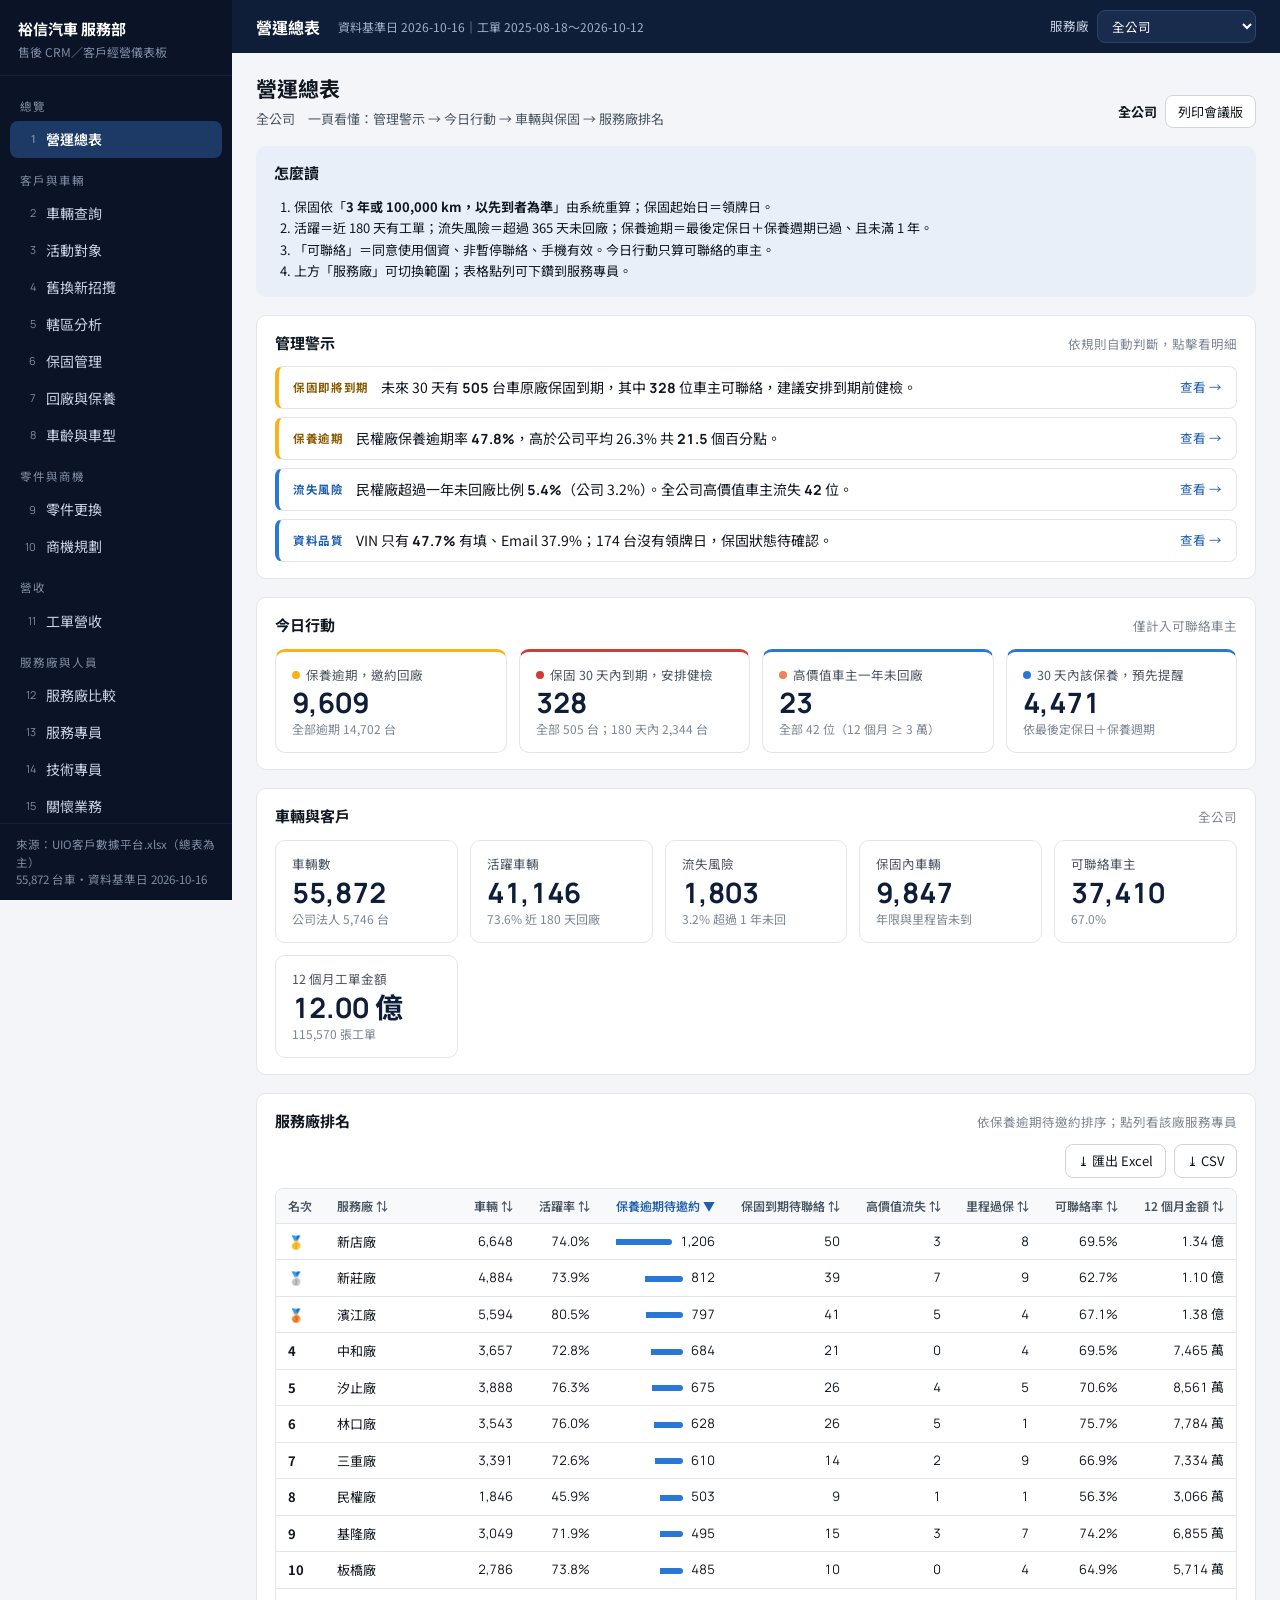
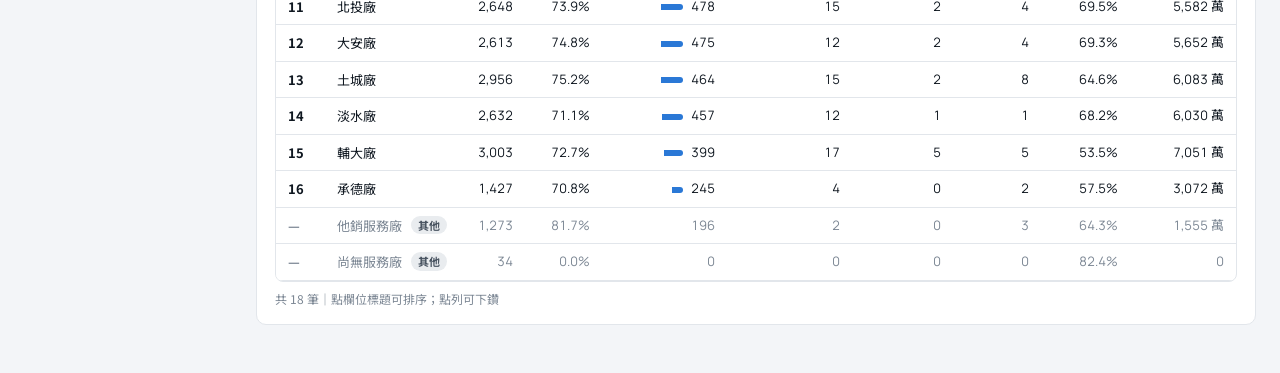
==== app/index.html @ aa08b13e "資料更新：總表新車保固到期套用里程規則後重新產生 Co-Authored-By: Claude Opus 5.5 <noreply@anthropic.com>" ====
<!doctype html>
<html lang="zh-Hant">
<head>
<meta charset="utf-8">
<meta name="viewport" content="width=device-width, initial-scale=1, viewport-fit=cover">
<meta name="robots" content="noindex, nofollow, noarchive">
<title>裕信售後營運儀表板</title>
<link rel="preconnect" href="https://fonts.googleapis.com">
<link rel="stylesheet" href="https://fonts.googleapis.com/css2?family=Noto+Sans+TC:wght@400;500;700&family=Manrope:wght@500;600;700;800&display=swap">
<link rel="stylesheet" href="css/app.css">
</head>
<body>
<div class="shell">
  <aside class="side" id="side" aria-label="主選單">
    <div class="brand">
      <div class="brand-t">裕信汽車 服務部</div>
      <div class="brand-s">售後 CRM／客戶經營儀表板</div>
    </div>
    <nav id="nav"></nav>
    <div class="side-foot" id="sideFoot"></div>
  </aside>
  <div class="main-col">
    <header class="topbar">
      <button type="button" class="menu-btn" id="menuBtn" aria-label="開關選單" aria-controls="side">☰</button>
      <div class="top-title" id="topTitle">營運總表</div>
      <div class="top-meta" id="topMeta">資料基準日 —</div>
      <div class="top-scope">
        <label for="brSel">服務廠</label>
        <select id="brSel"></select>
      </div>
    </header>
    <main id="main" tabindex="-1"></main>
  </div>
</div>
<div class="tip" id="tip" hidden></div>
<script src="data/data.js?v=202610161838"></script>
<script src="data/insights.js?v=202610161838"></script>
<script src="js/app.js?v=202610161838"></script>
</body>
</html>
---- app/css/app.css ----
/* 版面：左側深藍導覽（分組、編號）＋上方標題列＋白色卡片內容區，與服務部既有戰情儀表板一致。單一淺色主題。 */
:root{
  color-scheme:light;
  --side:#0a1426; --side-2:#13223d; --side-ink:#c9d3e3; --side-muted:#7f8ca3; --side-act:#1d3a66;
  --top:#0f1e38; --top-ink:#ffffff;
  --bg:#f3f5f8; --panel:#ffffff; --ink:#0f1720; --ink-2:#4a5562; --muted:#7c8794; --line:#e2e6eb; --line-2:#cfd5dc;
  --accent:#1f5fae; --accent-soft:#e8eff9;
  --s1:#2a78d6; --s2:#eb6834; --s3:#1baf7a;
  --good:#0ca30c; --warn:#fab219; --serious:#ec835a; --crit:#d03b3b; --neutral:#a7b0ba;
  --good-ink:#0a6b0a; --warn-ink:#8a5a00; --crit-ink:#a32222;
  --f-body:"Noto Sans TC","Microsoft JhengHei","PingFang TC",system-ui,sans-serif;
  --f-num:"Manrope","Noto Sans TC",system-ui,sans-serif;
  --r:10px; --side-w:232px;
}
*{box-sizing:border-box}
html,body{margin:0;background:var(--bg);color:var(--ink);font-family:var(--f-body);font-size:14px;line-height:1.5}
:root{padding-top:env(safe-area-inset-top,0px);padding-bottom:env(safe-area-inset-bottom,0px)}
[hidden]{display:none!important}
button{font:inherit;color:inherit}
:focus-visible{outline:2px solid var(--accent);outline-offset:2px}
h1,h2,h3{margin:0;text-wrap:balance}
.num{font-family:var(--f-num);font-variant-numeric:tabular-nums}

/* shell */
.shell{display:grid;grid-template-columns:var(--side-w) minmax(0,1fr);min-height:100vh}
.side{background:var(--side);color:var(--side-ink);position:sticky;top:0;height:100vh;display:flex;flex-direction:column;overflow:hidden}
.brand{padding:18px 18px 14px;border-bottom:1px solid var(--side-2)}
.brand-t{font-weight:700;color:#fff;font-size:15px}
.brand-s{font-size:12px;color:var(--side-muted);margin-top:2px}
nav{flex:1;overflow-y:auto;padding:8px 10px 16px}
.nav-g{font-size:11.5px;color:var(--side-muted);letter-spacing:.08em;padding:14px 10px 6px}
.nav-a{display:flex;align-items:center;gap:10px;padding:8px 10px;border-radius:8px;color:var(--side-ink);text-decoration:none;font-size:14px}
.nav-a:hover{background:var(--side-2);color:#fff}
.nav-a[aria-current="page"]{background:var(--side-act);color:#fff;font-weight:600}
.nav-a .no{font-family:var(--f-num);font-size:11px;color:var(--side-muted);width:16px;text-align:right}
.side-foot{padding:12px 16px;border-top:1px solid var(--side-2);font-size:11.5px;color:var(--side-muted)}

.main-col{min-width:0;display:flex;flex-direction:column}
.topbar{background:var(--top);color:var(--top-ink);display:flex;align-items:center;flex-wrap:wrap;gap:8px 18px;padding:10px 24px;position:sticky;top:0;z-index:10}
.top-title{font-weight:700;font-size:16px}
.top-meta{font-size:12px;color:#9fb0c9;flex:1;min-width:200px}
.top-scope{display:flex;align-items:center;gap:8px;font-size:12.5px;color:#c9d3e3}
.top-scope select{font:inherit;background:#1a2c4d;color:#fff;border:1px solid #2c4470;border-radius:8px;padding:5px 10px}
.menu-btn{display:none;background:none;border:1px solid #2c4470;border-radius:8px;color:#fff;padding:2px 10px;font-size:16px;cursor:pointer}

main{padding:20px 24px 48px;display:grid;gap:18px;align-content:start;outline:none}
.page-h{display:flex;flex-wrap:wrap;align-items:flex-end;justify-content:space-between;gap:10px 20px}
.page-h h1{font-size:21px;font-weight:700}
.page-h p{margin:4px 0 0;color:var(--ink-2);font-size:13px}
.crumbs{display:flex;flex-wrap:wrap;gap:6px;align-items:center;font-size:13px}
.crumbs button{border:0;background:none;padding:2px;color:var(--accent);cursor:pointer;font-weight:500}
.crumbs .cur{font-weight:700}
.btn{border:1px solid var(--line-2);background:var(--panel);border-radius:8px;padding:6px 12px;font-size:13px;cursor:pointer}
.btn:hover{border-color:var(--accent);color:var(--accent)}
.btn-row{display:flex;gap:8px;flex-wrap:wrap}

.panel{background:var(--panel);border:1px solid var(--line);border-radius:var(--r);padding:16px 18px;min-width:0}
.panel-h{display:flex;align-items:baseline;justify-content:space-between;flex-wrap:wrap;gap:6px 12px;margin-bottom:12px}
.panel-h h2{font-size:15px;font-weight:700}
.panel-h p{margin:0;color:var(--muted);font-size:12.5px}
.howto{background:var(--accent-soft);border:0;font-size:13px;color:var(--ink)}
.howto ol{margin:6px 0 0;padding-left:20px;display:grid;gap:2px}
.grid2{display:grid;grid-template-columns:repeat(auto-fit,minmax(min(100%,440px),1fr));gap:16px}
.grid3{display:grid;grid-template-columns:repeat(auto-fit,minmax(min(100%,300px),1fr));gap:16px}

/* cards */
.cards{display:grid;grid-template-columns:repeat(auto-fit,minmax(180px,1fr));gap:12px}
.card{background:var(--panel);border:1px solid var(--line);border-radius:var(--r);padding:14px 16px;display:grid;gap:2px;align-content:start;text-align:left}
button.card{cursor:pointer}
button.card:hover{border-color:var(--accent)}
.card .lbl{font-size:12.5px;color:var(--ink-2);display:flex;align-items:center;gap:6px}
.card .val{font-size:28px;font-weight:700;line-height:1.15;color:var(--top)}
.card .sub{font-size:12px;color:var(--muted)}
.card.crit{border-top:3px solid var(--crit)} .card.warn{border-top:3px solid var(--warn)} .card.info{border-top:3px solid var(--s1)} .card.good{border-top:3px solid var(--good)}
.dot{width:8px;height:8px;border-radius:50%;background:var(--c);flex:none;display:inline-block}

/* alerts */
.alerts{display:grid;gap:8px}
.alert{display:grid;grid-template-columns:auto 1fr auto;gap:12px;align-items:center;background:var(--panel);border:1px solid var(--line);border-left:4px solid var(--sev);border-radius:8px;padding:10px 14px;cursor:pointer;text-align:left;width:100%}
.alert:hover{border-color:var(--line-2);border-left-color:var(--sev)}
.alert .tag{font-size:11.5px;font-weight:700;letter-spacing:.06em;color:var(--sev-ink);white-space:nowrap}
.alert .go{color:var(--accent);font-size:12.5px;white-space:nowrap}
.sev-crit{--sev:var(--crit);--sev-ink:var(--crit-ink)} .sev-warn{--sev:var(--warn);--sev-ink:var(--warn-ink)} .sev-info{--sev:var(--s1);--sev-ink:var(--accent)}

/* bars */
.hbars{display:grid;gap:8px}
.hb{display:grid;grid-template-columns:minmax(70px,110px) 1fr minmax(70px,auto);gap:10px;align-items:center;font-size:12.5px}
.hb.click{cursor:pointer}
.hb.click:hover span:first-child{color:var(--accent)}
.hb .t{height:14px;background:var(--line);border-radius:0 4px 4px 0;position:relative}
.hb .t i{position:absolute;inset:0 auto 0 0;background:var(--c,var(--s1));border-radius:0 4px 4px 0}
.hb .n{text-align:right;color:var(--ink-2)}
.wbar{display:flex;height:22px;gap:2px;border-radius:4px;overflow:hidden;margin:10px 0 12px}
.wbar span{display:block;height:100%;min-width:2px}
.legend{display:flex;flex-wrap:wrap;gap:6px 16px;font-size:12.5px;color:var(--ink-2)}
.legend span{display:inline-flex;align-items:center;gap:6px}
.rule{background:var(--accent-soft);border-radius:8px;padding:10px 12px;font-size:13px}
.kv{display:grid;grid-template-columns:1fr auto;font-size:13px}
.kv>div{padding:7px 0;border-bottom:1px solid var(--line)}
.kv>div:nth-child(even){text-align:right;font-weight:600}
.pill{display:inline-block;font-size:11px;font-weight:700;padding:1px 7px;border-radius:999px;margin-left:6px;vertical-align:1px}
.pill.g{background:#dff3df;color:var(--good-ink)} .pill.y{background:#fdf0cf;color:var(--warn-ink)} .pill.r{background:#f8dddd;color:var(--crit-ink)} .pill.n{background:#e9ecef;color:var(--ink-2)}

/* chart */
svg text{fill:var(--muted);font-family:var(--f-num);font-size:11px}
.chart{position:relative}
.tip{position:fixed;pointer-events:none;background:var(--panel);border:1px solid var(--line-2);border-radius:8px;padding:8px 10px;font-size:12px;box-shadow:0 4px 16px rgba(10,20,38,.15);white-space:nowrap;z-index:50}

/* table */
.tbl-tools{display:flex;flex-wrap:wrap;gap:8px;align-items:center;justify-content:space-between;margin-bottom:10px}
.tbl-tools input{font:inherit;border:1px solid var(--line-2);border-radius:8px;padding:5px 10px;min-width:0;width:200px}
.tbl-wrap{overflow-x:auto;border:1px solid var(--line);border-radius:8px}
table{border-collapse:collapse;width:100%;font-size:13px}
th,td{padding:8px 12px;border-bottom:1px solid var(--line);text-align:right;white-space:nowrap}
th:first-child,td:first-child,th.l,td.l{text-align:left}
td:first-child{position:sticky;left:0;background:var(--panel)}
thead th{font-size:12px;font-weight:600;color:var(--ink-2);background:#f7f9fb;cursor:pointer;user-select:none;position:sticky;top:0}
thead th:first-child{z-index:1}
thead th[aria-sort]{color:var(--accent)}
tbody tr.click{cursor:pointer}
tbody tr.click:hover td{background:var(--accent-soft)}
tbody tr.other td{color:var(--muted)}
.rank{font-weight:700}
.cellbar{display:inline-block;height:6px;border-radius:0 3px 3px 0;background:var(--s1);vertical-align:middle;margin-right:8px}
.tbl-foot{font-size:12px;color:var(--muted);margin-top:8px}
.note{font-size:12.5px;color:var(--muted)}
.empty{padding:28px;text-align:center;color:var(--muted)}

@media (max-width:900px){
  .shell{grid-template-columns:1fr}
  .side{position:fixed;inset:0 auto 0 0;width:var(--side-w);z-index:30;transform:translateX(-100%);transition:transform .2s}
  .side.open{transform:none;box-shadow:0 0 0 100vmax rgba(0,0,0,.35)}
  .menu-btn{display:inline-block}
  main{padding:16px}
  .topbar{padding:10px 16px}
  .alert{grid-template-columns:1fr}.alert .go{display:none}
}
@media (prefers-reduced-motion:reduce){.side{transition:none}}
@media print{
  .side,.topbar,.btn,.tbl-tools input{display:none!important}
  .shell{display:block} main{padding:0}
  .panel,.card{break-inside:avoid}
  .tbl-wrap{overflow:visible}
}

/* 車輛查詢 */
.filters{display:grid;grid-template-columns:repeat(auto-fill,minmax(180px,1fr));gap:10px 12px}
.filters label{display:grid;gap:4px;font-size:12px;color:var(--ink-2);min-width:0}
.filters select,.filters input{font:inherit;font-size:13px;color:var(--ink);background:var(--panel);border:1px solid var(--line-2);border-radius:8px;padding:6px 8px;width:100%;min-width:0}
.filters .f-q{grid-column:1/-1}
.filters .f-q input{max-width:420px}
.lf-count{margin-top:12px;font-size:13px;color:var(--ink-2)}
.pager{display:flex;gap:8px;align-items:center;justify-content:flex-end;margin-top:10px}
.btn[disabled]{opacity:.45;cursor:default}
.btn-xs{padding:1px 8px;font-size:12px}
.who{display:flex;gap:12px;align-items:center;margin-bottom:10px}
.avatar{width:44px;height:44px;border-radius:50%;background:var(--top);color:#fff;display:grid;place-items:center;font-weight:700;font-size:18px;flex:none}
.avatar.car{background:var(--accent-soft);font-size:20px}
.who-n{font-size:18px;font-weight:700}
.kv .kv-v{font-weight:600}
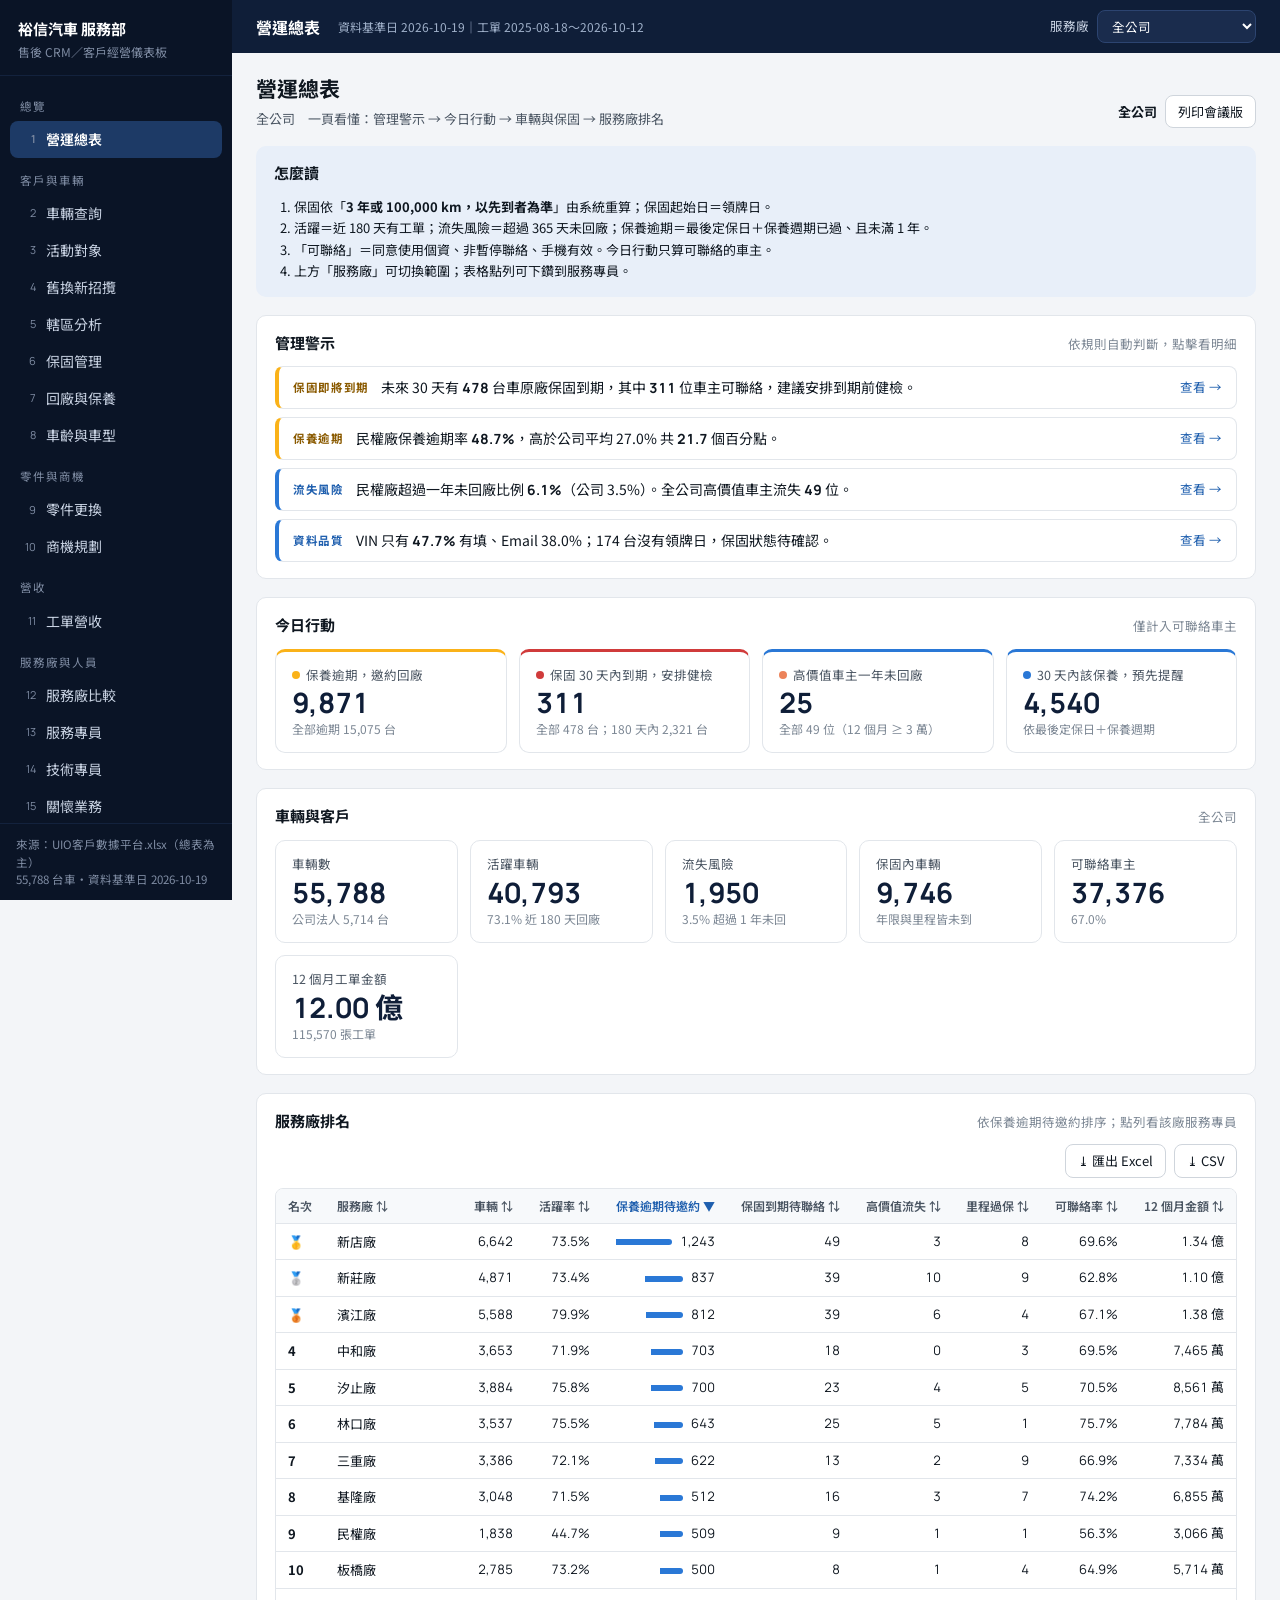
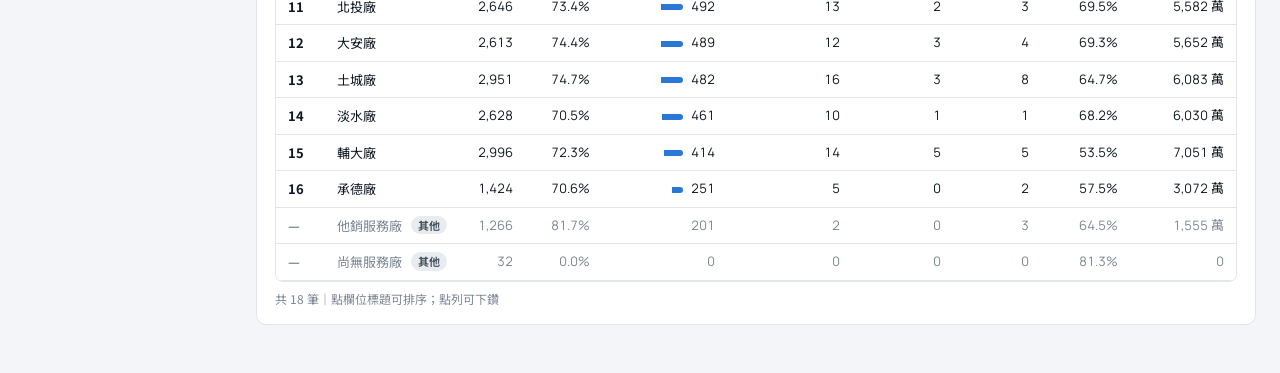
==== commit 8a5a973c: "資料更新至 2026-10-19：續保、重複車合併（55,788 台）、舊牌紀錄併入新牌 Co-Authored-By: Claude Opus 5.5 <noreply@anthropic.com>" ====
--- a/app/index.html
+++ b/app/index.html
@@ -33,8 +33,8 @@
   </div>
 </div>
 <div class="tip" id="tip" hidden></div>
-<script src="data/data.js?v=202610161838"></script>
-<script src="data/insights.js?v=202610161838"></script>
-<script src="js/app.js?v=202610161838"></script>
+<script src="data/data.js?v=202610191609"></script>
+<script src="data/insights.js?v=202610191609"></script>
+<script src="js/app.js?v=202610191609"></script>
 </body>
 </html>
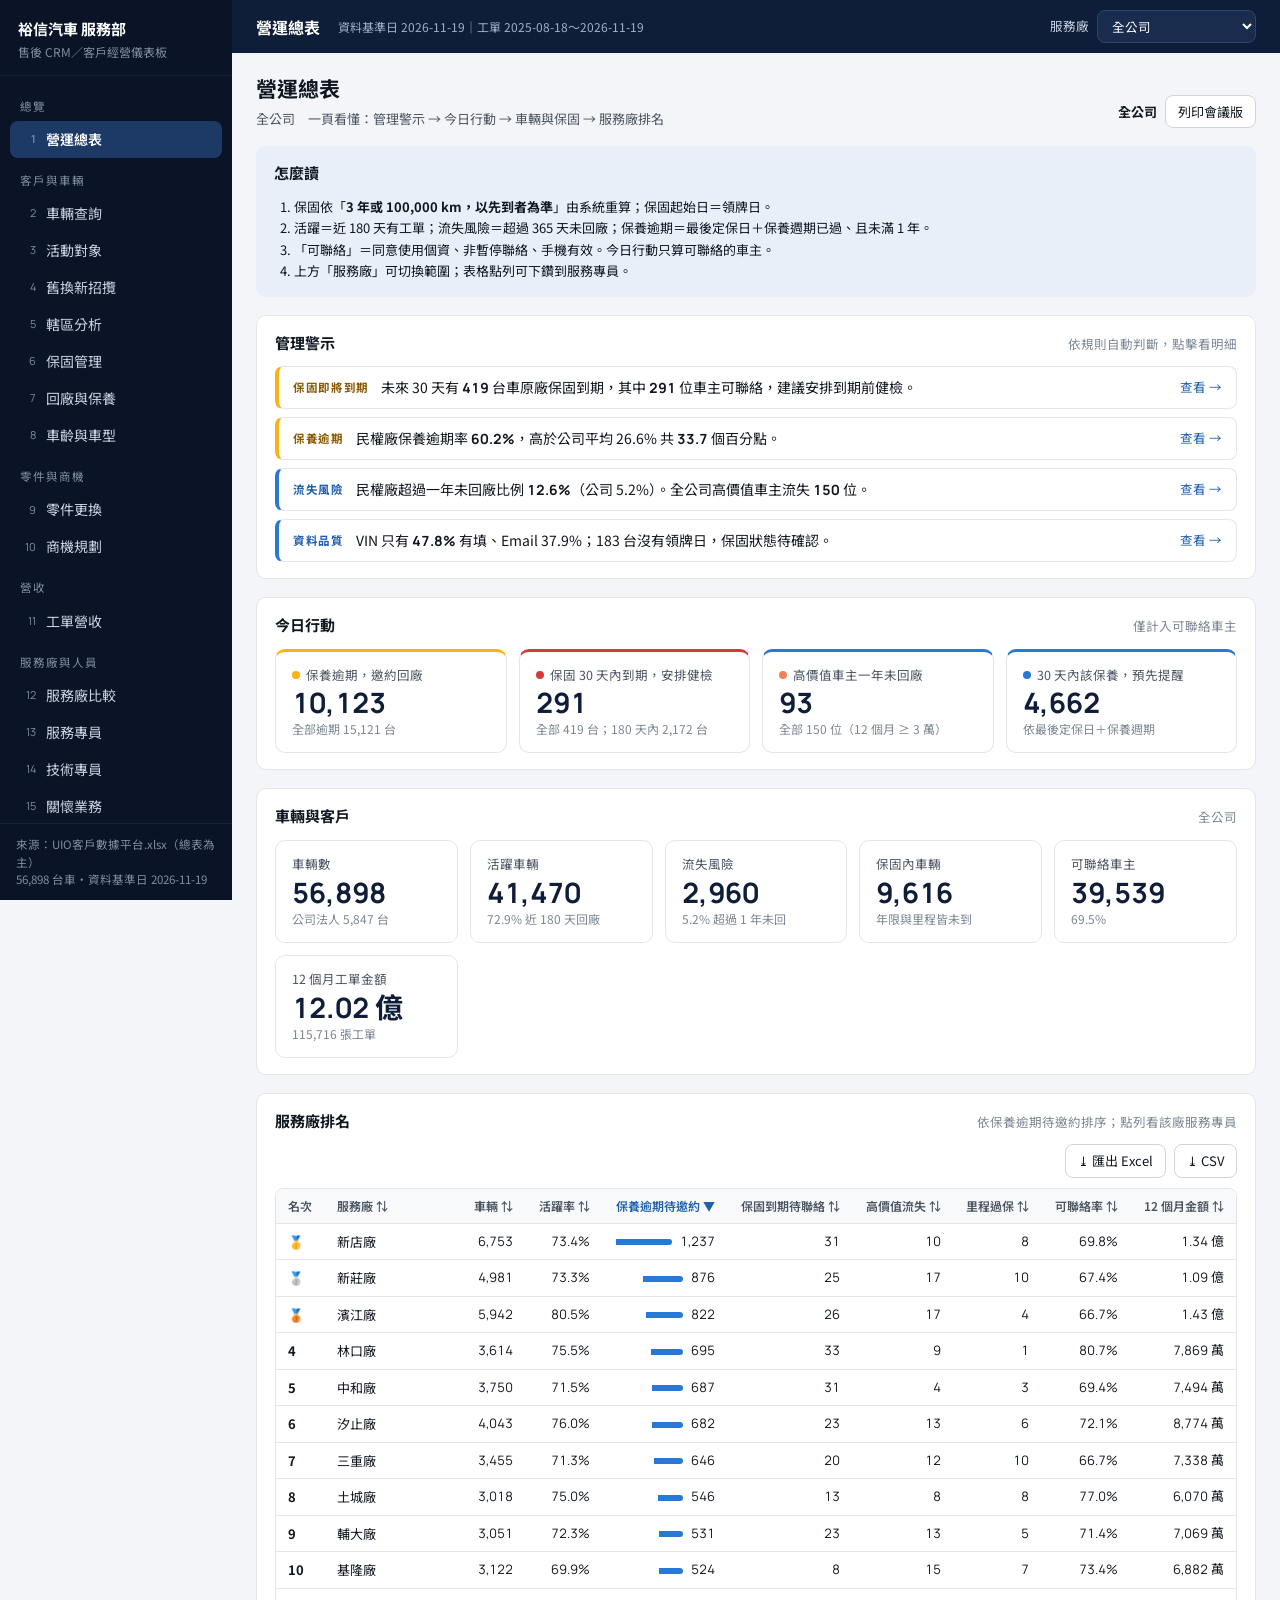
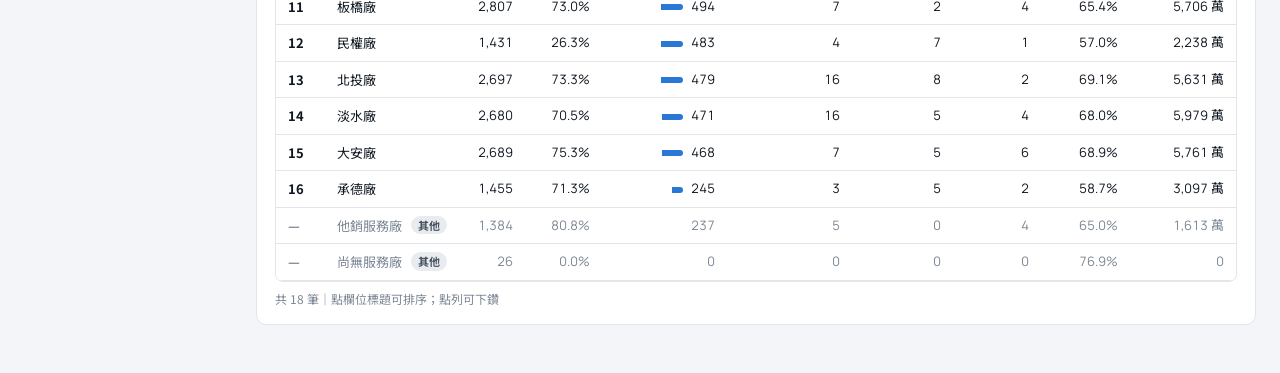
==== commit db60ddfe: "更新資料至 2026-11-19（UIO1119，56,898 台）；頂部顯示資料基準日與工單區間 Co-Authored-By: Claude Opus 5.5 <noreply@anthropic" ====
--- a/app/index.html
+++ b/app/index.html
@@ -33,8 +33,8 @@
   </div>
 </div>
 <div class="tip" id="tip" hidden></div>
-<script src="data/data.js?v=202610191609"></script>
-<script src="data/insights.js?v=202610191609"></script>
-<script src="js/app.js?v=202610191609"></script>
+<script src="data/data.js?v=202611201114"></script>
+<script src="data/insights.js?v=202611201114"></script>
+<script src="js/app.js?v=202611201114"></script>
 </body>
 </html>
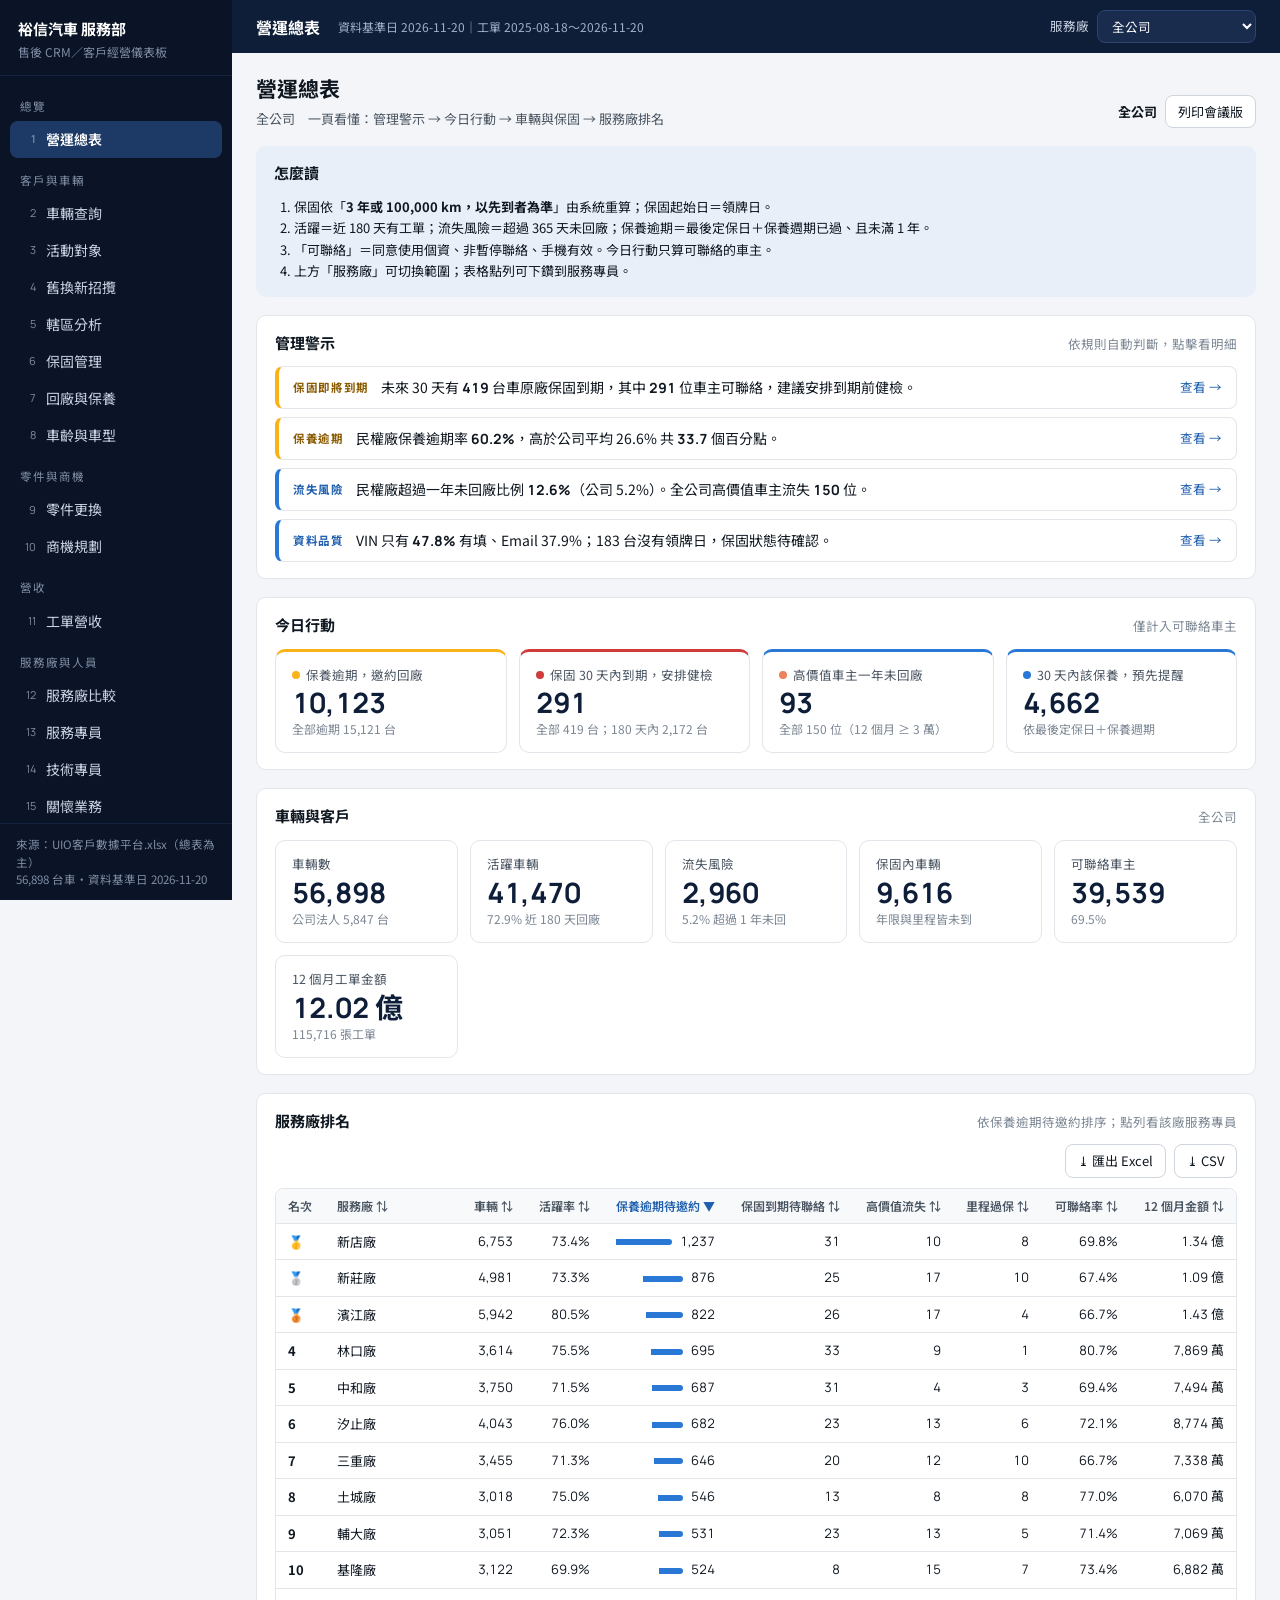
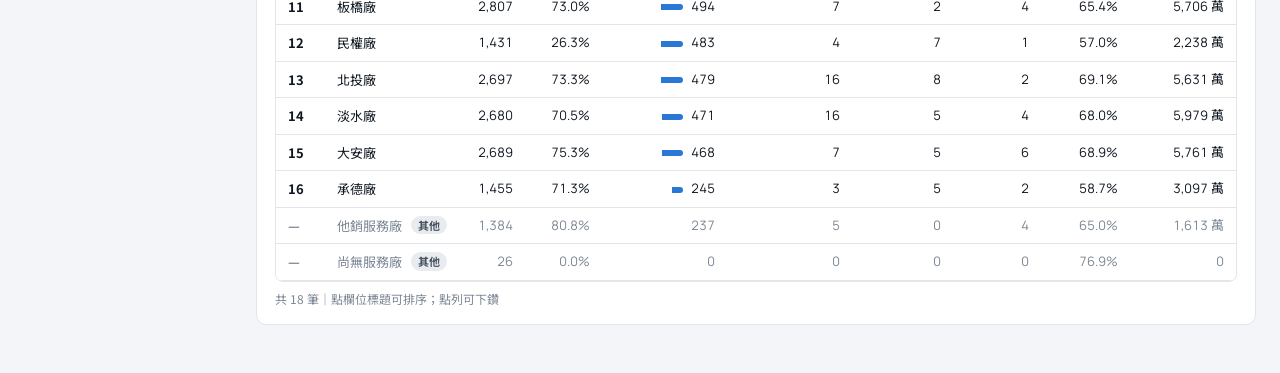
==== commit e92df5d4: "資料基準日改為 2026-11-20 Co-Authored-By: Claude Opus 5.5 <noreply@anthropic.com>" ====
--- a/app/index.html
+++ b/app/index.html
@@ -33,8 +33,8 @@
   </div>
 </div>
 <div class="tip" id="tip" hidden></div>
-<script src="data/data.js?v=202611201114"></script>
-<script src="data/insights.js?v=202611201114"></script>
-<script src="js/app.js?v=202611201114"></script>
+<script src="data/data.js?v=202611201747"></script>
+<script src="data/insights.js?v=202611201747"></script>
+<script src="js/app.js?v=202611201747"></script>
 </body>
 </html>
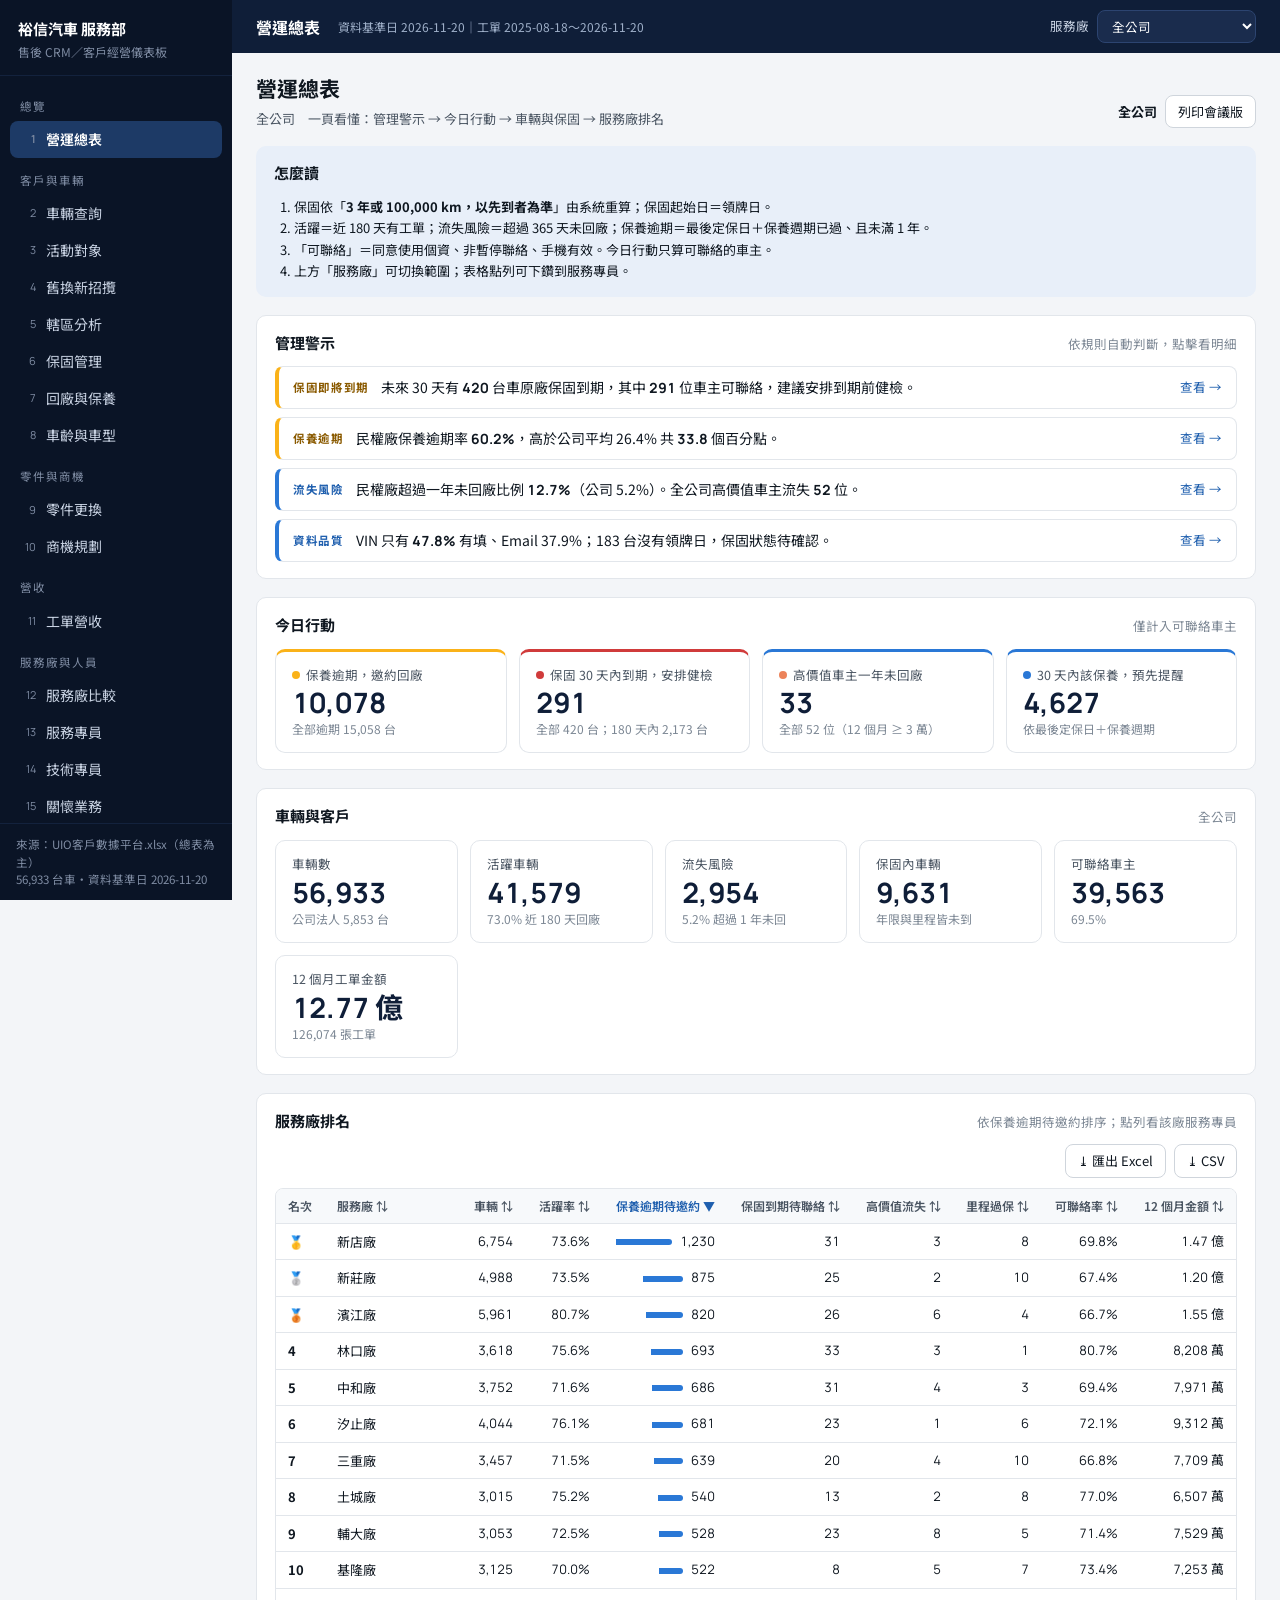
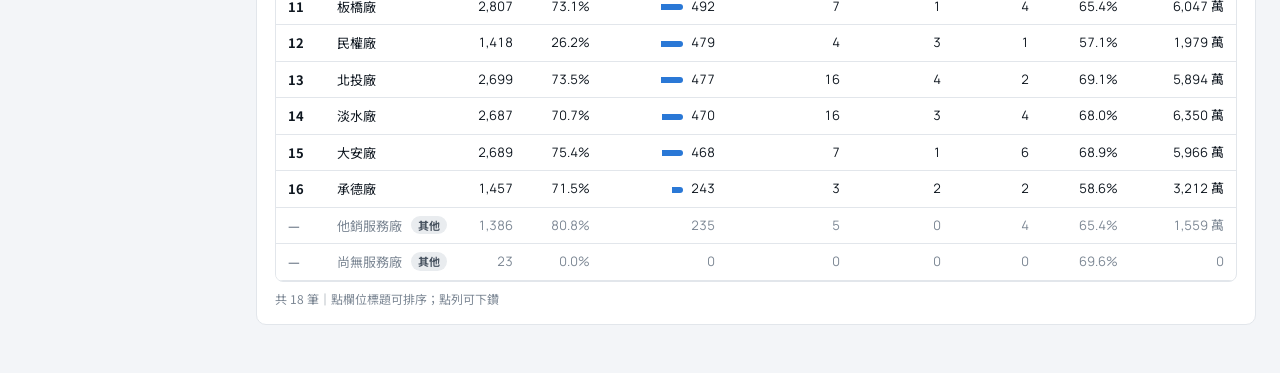
==== commit 124052d6: "更新資料至 2026-11-20：UIO 56,933 台；4W0、美容一年、205 三個月、零件明細重算 Co-Authored-By: Claude Opus 5.5 <noreply@anthr" ====
--- a/app/index.html
+++ b/app/index.html
@@ -33,8 +33,8 @@
   </div>
 </div>
 <div class="tip" id="tip" hidden></div>
-<script src="data/data.js?v=202611201747"></script>
-<script src="data/insights.js?v=202611201747"></script>
-<script src="js/app.js?v=202611201747"></script>
+<script src="data/data.js?v=202611201930"></script>
+<script src="data/insights.js?v=202611201930"></script>
+<script src="js/app.js?v=202611201930"></script>
 </body>
 </html>
